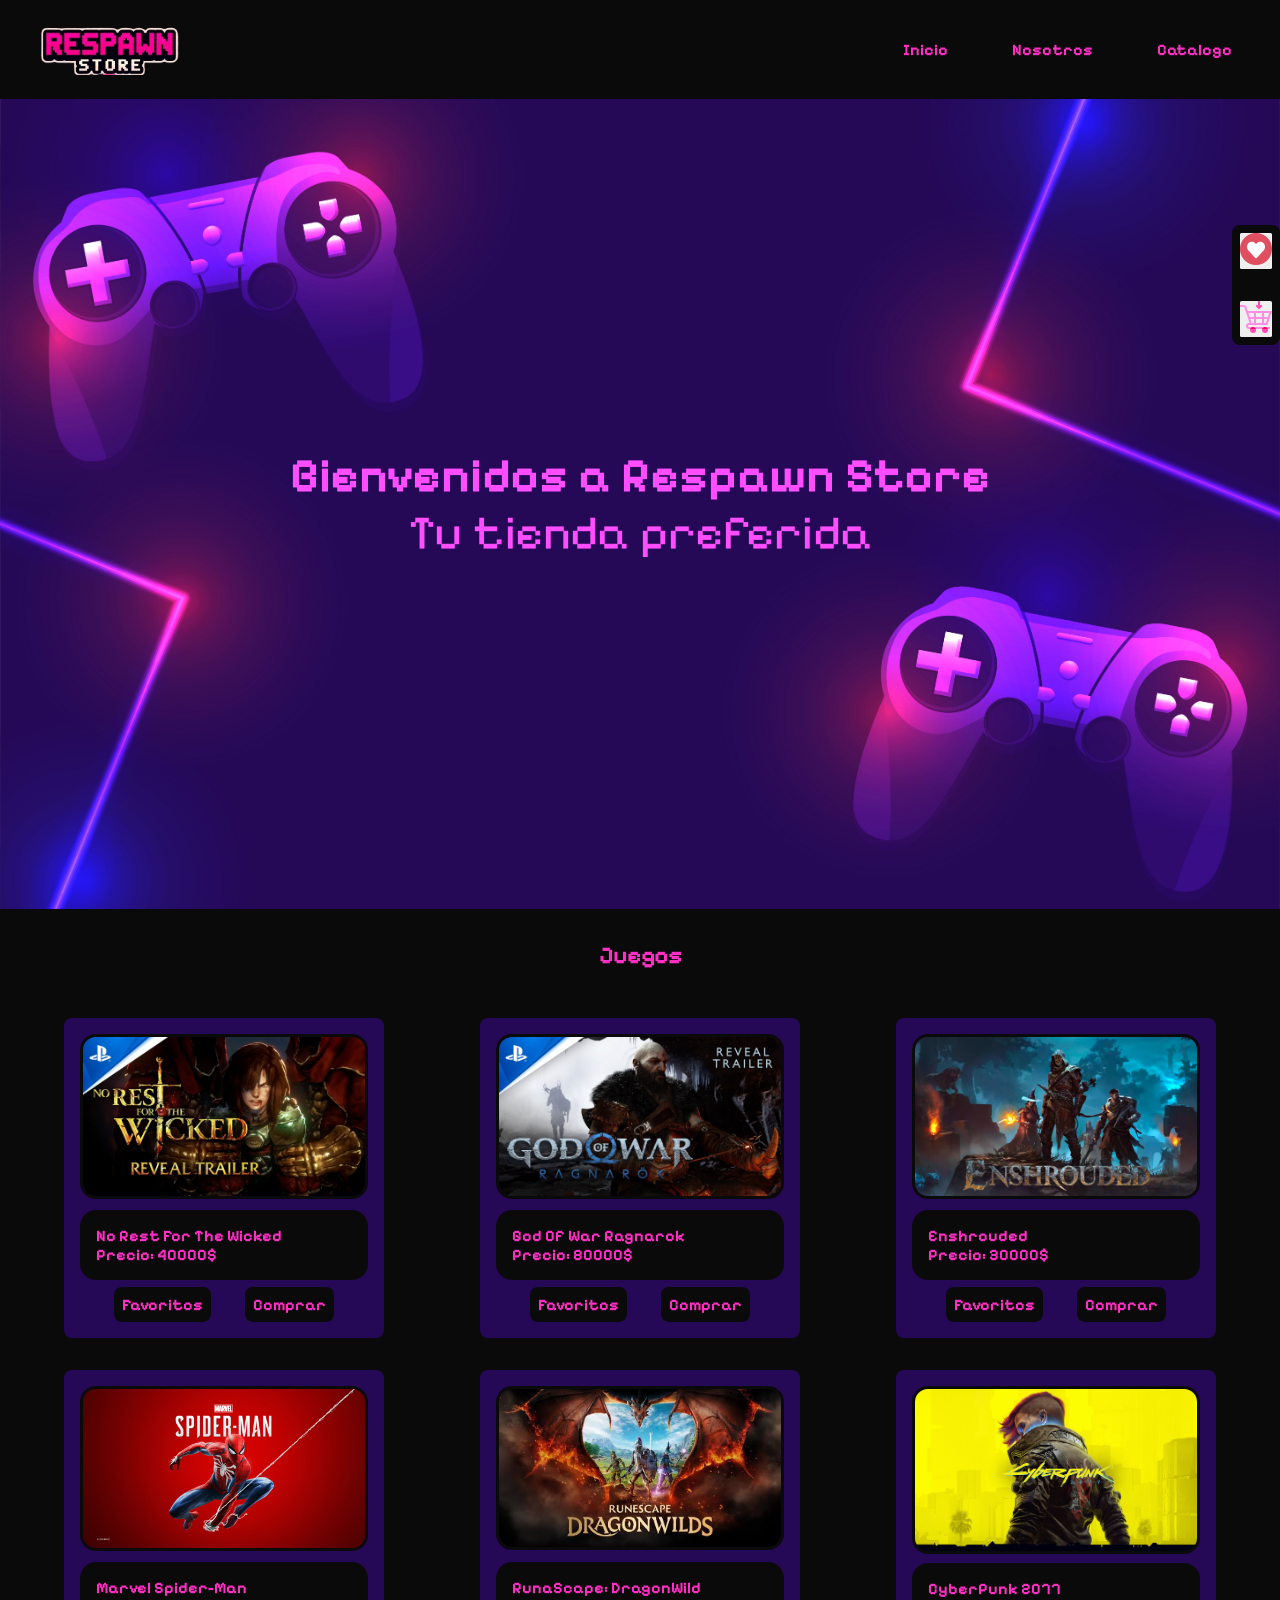
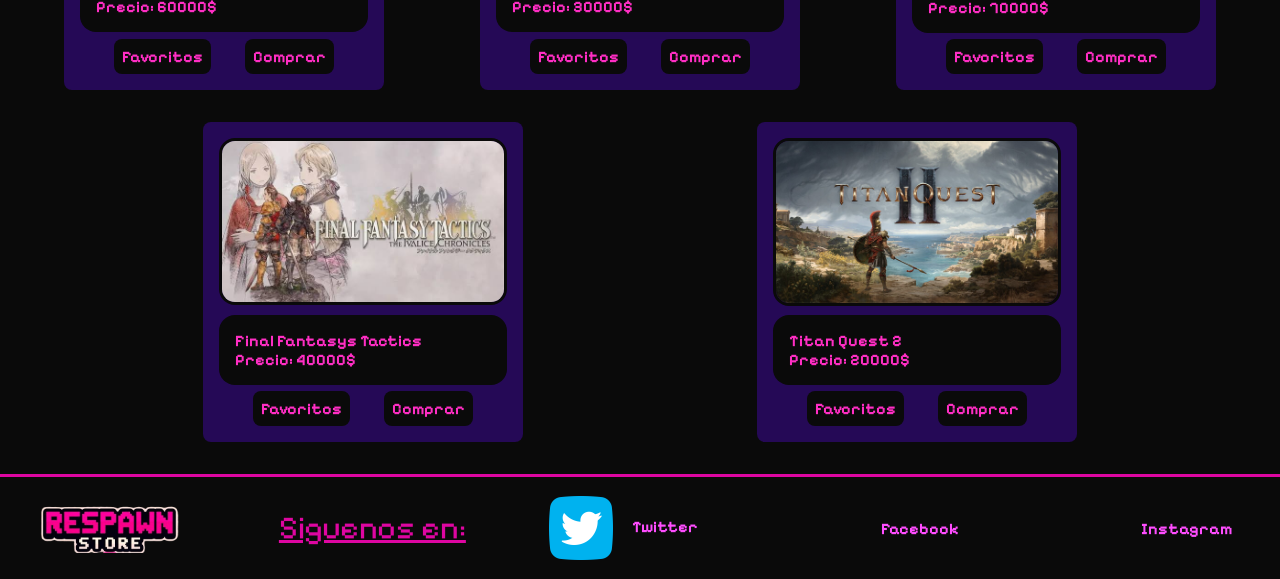
==== index.html @ fb3a14a1 "Se agrego una botonera lateral fija para usar en favorito y compras. La idea es presionar y que se d" ====
<!DOCTYPE html>
<html lang="en">
<head>
    <meta charset="UTF-8">
    <meta name="viewport" content="width=device-width, initial-scale=1.0">
    <link rel="preconnect" href="https://fonts.googleapis.com">
    <link rel="preconnect" href="https://fonts.gstatic.com" crossorigin>
    <link href="https://fonts.googleapis.com/css2?family=Pixelify+Sans:wght@400..700&display=swap" rel="stylesheet">
    <link rel="stylesheet" href="./css/estilos.css">
    <title>Respawn Store</title>
</head>
<body>
    <header>
        <section class="logo">
            <img src="./img/Titulo.png" alt="Logo">
        </section>

        <nav class="botonera">
            <a href="./index.html">Inicio</a>
            <a href="./pages/nosotros.html">Nosotros</a>
            <a href="#juegos">Catalogo</a>
        </nav>
    </header>
    <main>
        <section class="bienvenida">
            <h1>Bienvenidos a Respawn Store</h1>
            <h2>Tu tienda preferida</h2>
            <!-- <img src="/img/logo.png " alt=""> -->
        </section>

        <section class="catalogo" >
            <article class="juegos" id="juegos">
                <h2 class="tituloCatalogo">Juegos</h2> 
                <div class="imagenesCatalogo" id="contenedor-juegos">
                
                    <!-- <div class="tarjeta">
                        <a href="./pages/detalle.html">
                            <img  src="./img/juegos/tarjeta1.webp" alt="Tarjeta1">
                        </a>
                        <div class="tarjeta_detalle">
                            <p>No Rest For The Wicked</p>
                            <p>Precio: 40.000$</p>    
                        </div>

                        <div class="botones">
                            <ul>Favoritos</ul>
                            <ul>Comprar</ul>
                        </div>
                    </div>
                     -->

                </div>
            </article>

            <div class="panelFlotante">
                <button id="btnFavoritos"><img src="./img/iconos/favorito.png" alt="boton favorito"></button>
                <button id="btnCarrito"><img src="./img/iconos/carrito.png" alt="boton carrito"></button>
            </div>

        </section>
    </main>
    <footer>
        <section class="logo">
            <img src="./img/Titulo.png" alt="Logo">
        </section>

        <nav class="botonera">
            <p>Siguenos en:</p>

            <div class="redsocial">
                <img src="./img/redes sociales/twitter.png" alt="">
                <a href="#">Twitter</a>
            </div>

            <div class="redsocial">
                <img src="./img/redes sociales/facebook.png" alt="">
                <a href="#">Facebook</a>
            </div>

            <div class="redsocial">
                <img src="./img/redes sociales/instagram.png" alt="">
                <a href="#">Instagram</a>
            </div>

        </nav>
    </footer>
    <script src="js/script.js"></script>
</body>
</html>
---- css/estilos.css ----
:root{
        --negro-profundo: #0A0A0A;
        --rosa-neon: #FF2EC4;
        --rosa-oscuro: #de06a1;
        --rosa-brillante: #FF4DFF;
        --violeta-neon: #9D4EFF;
        --blanco: #ffff;
        --azul: #250956;

    }



    
    *{
        font-family: "Pixelify Sans", sans-serif;
        padding: 0;
        margin: 0;
        box-sizing: border-box;
    }


    header{
        background-color: var(--negro-profundo);
        display: flex;
        justify-content: space-between;
        align-items: center;
        padding: 1rem 2rem;
    }

    header .logo img{
        max-width: 10rem;
    }

    header .botonera{
        display: flex;
        flex-wrap: wrap;
        gap: clamp(1rem, 4vw, 2rem);
        
    }

    header .botonera a{
        color: var(--rosa-neon);
        text-decoration: none;
        font-weight: bold;
        padding: 1.5rem 1rem;
        border-radius: 0.5rem;
    }

    header .botonera a:hover{
        background-color: var(--rosa-brillante);
        color: var(--blanco) ;
        
    }

    main .bienvenida{
        height: 90vh;
        display: flex;
        flex-direction: column;
        justify-content: center;
        align-items: center;
        background-image: url(../img/fondo.jpg);
        background-size: cover;
        background-repeat: no-repeat;
        background-position: center;
        color: var(--rosa-brillante);
        font-size: clamp(1rem, 3vw, 2rem);
        text-align: center;
    }

    main .bienvenida h1{
        font-weight: bold;
    }

     main .bienvenida h2{
        font-weight: 400;
    }

    main .bienvenida img{
        width: 10%;
    }


    main .catalogo{
        background-color: var(--negro-profundo);
        min-height: 15rem;
        display: flex;
        flex-direction: column;
    }

    main .catalogo .juegos, .software{
        margin: 2rem 0;
    }

    main .tituloCatalogo{
        margin-bottom: 3rem;
        background-color: var(--negro-profundo);
        text-align: center;
        color: var(--rosa-neon);
    }
    main .imagenesCatalogo{
        margin-top: 0.5rem;
        display: flex;
        justify-content: space-evenly;
        gap: 2rem;
        flex-wrap: wrap;
    }

    main .imagenesCatalogo .tarjeta{
        background-color: var(--azul);
        padding: 1rem;
        width: 20rem;
        height: 20rem;
        display: flex;
        flex-direction: column;
        justify-content: space-between; 
        border-radius: 0.5rem;
    }

    
    
    main .imagenesCatalogo .tarjeta img{
        width: 100%;
        border: 0.2rem solid var(--negro-profundo);
        border-radius: 1rem;
        object-fit: cover;
    }
    
   
    main .imagenesCatalogo .tarjeta p{
        color: var(--rosa-neon);
        font-weight: bold;
        text-align: center;
        
        
    }

    main .imagenesCatalogo .tarjeta .tarjeta_detalle{
        background-color: var(--negro-profundo);
        padding: 1rem;
        display: flex;
        flex-direction: column;
        align-items: flex-start;
        border-radius: 1rem;
    }

    main .imagenesCatalogo .tarjeta .botones{
        display: flex;
        justify-content: space-evenly;
    }

     main .imagenesCatalogo .tarjeta .botones ul{
        background-color: var(--negro-profundo);
        padding: 0.5rem;
        color: var(--rosa-neon);
        font-weight: bold;
        border-radius: 0.5rem;
     }

     main .imagenesCatalogo .tarjeta .botones ul:hover{
        background-color: var(--blanco);
        color:var(--rosa-neon);
     }

     .panelFlotante{
        position: fixed;
        top: 25%;
        right: 0;
        display: flex;
        flex-direction: column;
        gap: 2rem;
        padding: 0.5rem;
        border-radius: 0.5rem;
        background-color: var(--negro-profundo);
     }

     .panelFlotante img{
        width: 2rem;
        height: 2rem;
     }

     .panelFlotante button{
        border: none;
        border-radius: 0.1rem;
     }
     .panelFlotante button:hover{
        background-color: #250956;
     }

    footer{
        background-color: var(--negro-profundo);
        display: flex;
        justify-content: space-between;
        align-items: center;
        padding: 1rem 2rem;
        border-top: 0.2rem solid var(--rosa-oscuro);
    }

    footer .logo img{
        max-width: 10rem;
    }

    footer .botonera{
        display: flex;
        gap: 5rem;
        align-items: center;
        
    }
    
    footer .botonera p{
        font-size: 2rem;
        color: var(--rosa-oscuro);
        text-decoration: underline;
    }

    footer .botonera img{
        width: 4rem;
        margin: 0.2rem;
    }
    footer .redsocial{
        display: flex;
    }
    footer .botonera a{
        color: var(--rosa-brillante);
        text-decoration: none;
        font-weight: bold;
        padding: 1.5rem 1rem;
        border-radius: 0.5rem;
    }

     footer .botonera a:hover{
        color: white;
        background-color: var(--rosa-brillante);
     }

     .nosotros{
        background-image: url(../img/fondo.jpg);
        background-size: cover;
        background-repeat: no-repeat;
        background-position: center;
        background-color: var(--violeta-neon);
        display: flex;
        flex-direction: column;
        justify-content: center;
        align-items:center ;
     }

     .nosotros p{

        margin: 0 2rem 2rem;
        font-size: 2rem;
        color: var(--negro-profundo);
     }

     .detalle{
        display: flex;
        background-color: var(--azul);
        justify-content: center;
        gap: 2rem;
        padding: 2rem;
        background-image: url(../img/fondo.jpg);
        background-size: cover;
        background-repeat: no-repeat;
        background-position: center;
        height: 80vh;
     }


     .detalle img{
        min-width: 50vw;
        border-radius: 1rem;
     }

     .detalle .informacion {
        display: flex;
        flex-direction: column;
        justify-content: space-evenly;
     }

     .detalle .informacion h2{
        color: var(--rosa-neon);
     }
     
     
     .detalle .informacion p{
        color: var(--negro-profundo) ;
        font-weight: 400;
     }

     .detalle .botones{
        display: flex;
        justify-content: space-around;
        background-color: var(--negro-profundo);
        padding: 0.5rem;
        color: var(--rosa-neon);
        font-weight: bold;
        border-radius: 0.5rem;

     }

     .detalle .botones a{
        text-decoration: none;
        color: var(--rosa-neon);
     }


     @media (max-width:600px) {

        header{
            flex-direction: column;
            
        }

        header .botonera{
            justify-content: center;
        }

        header .botonera a{
            font-size: 1rem;
        }

        main .bienvenida{
            height: 30vh;
        }

        footer{
            flex-direction: column;
        }

        footer .botonera{
            flex-direction: column;
            gap: 0;
        }

        footer .logo{
            margin-bottom: 2rem;
        }
     }
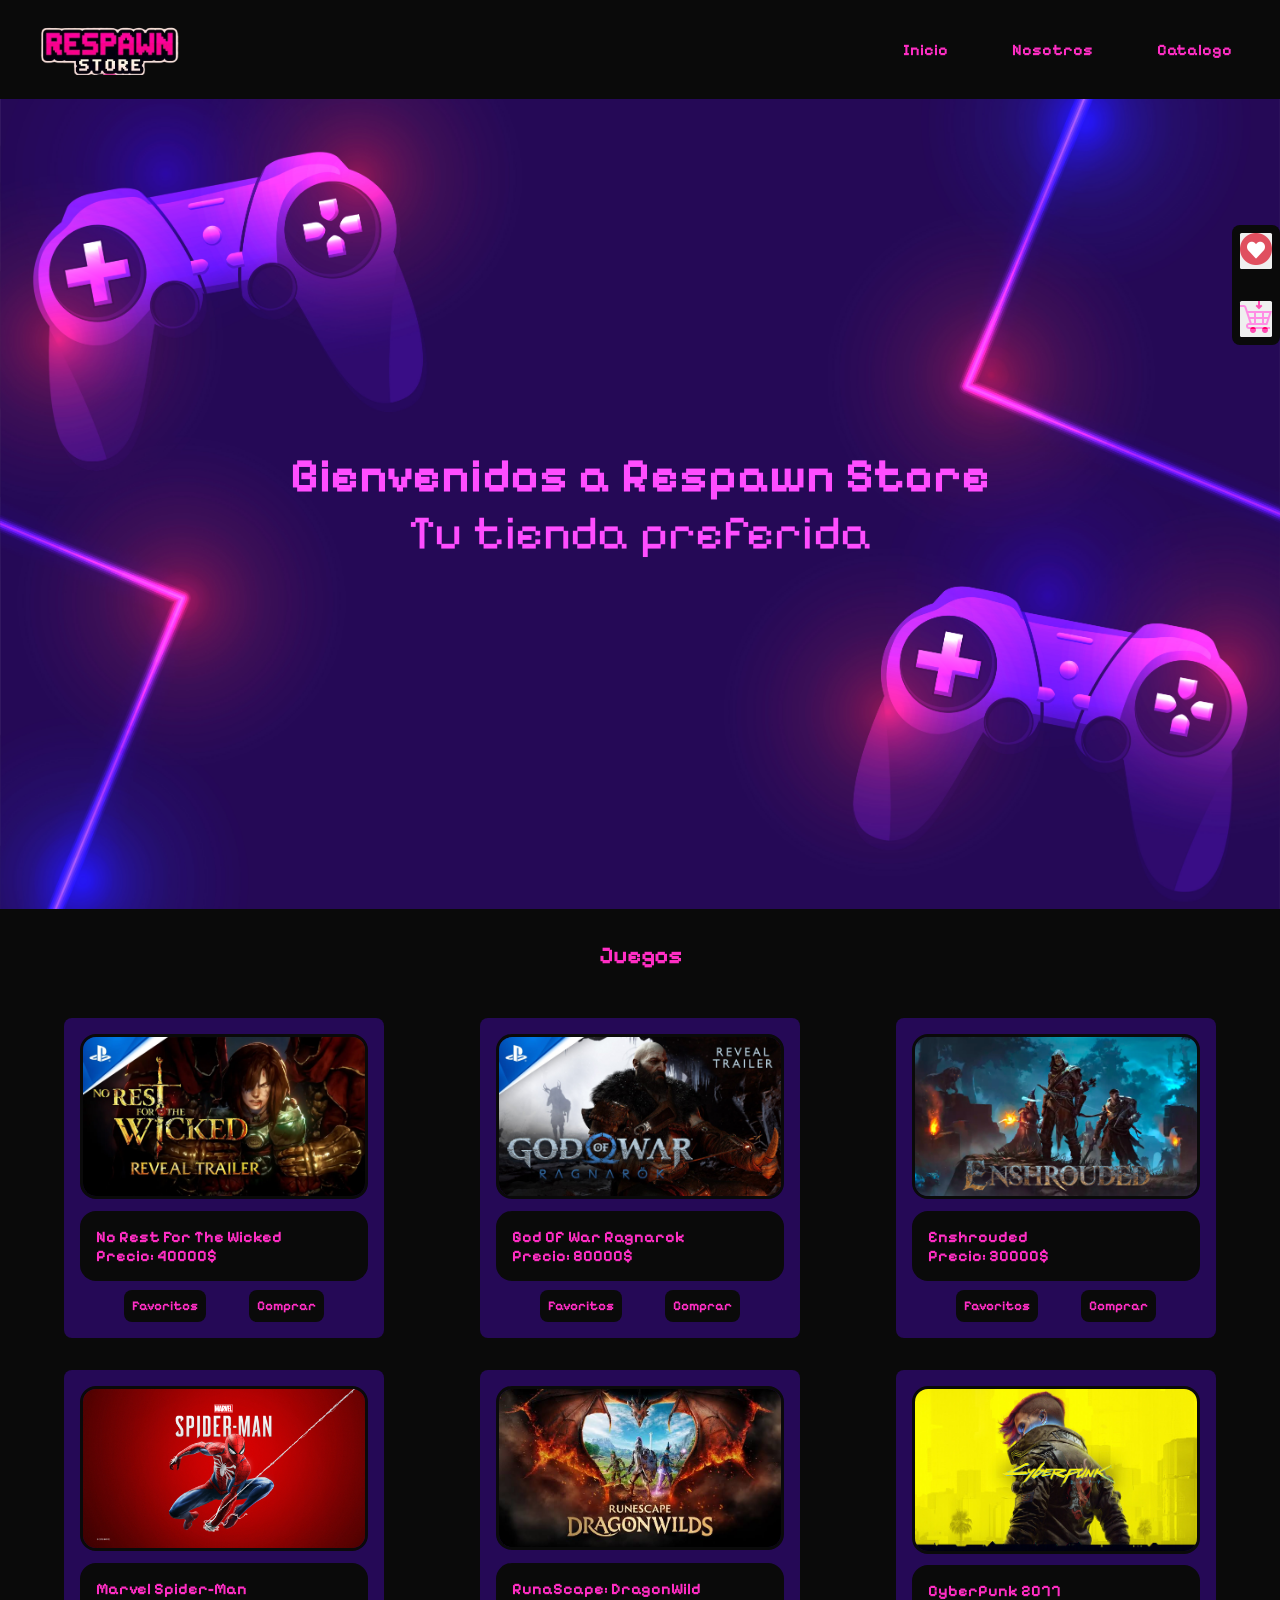
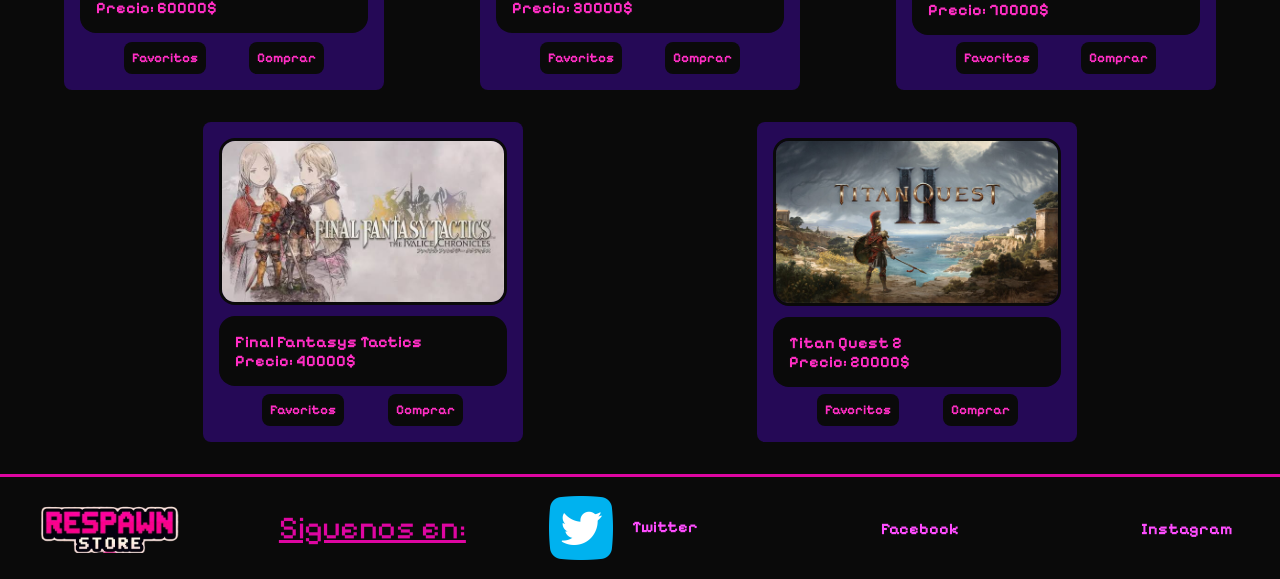
==== commit 13f963ef: "Se logro almacenar y rescatar informacion al presionar el btn favoritos. Falta darle formato y habil" ====
--- a/index.html
+++ b/index.html
@@ -31,25 +31,7 @@
         <section class="catalogo" >
             <article class="juegos" id="juegos">
                 <h2 class="tituloCatalogo">Juegos</h2> 
-                <div class="imagenesCatalogo" id="contenedor-juegos">
-                
-                    <!-- <div class="tarjeta">
-                        <a href="./pages/detalle.html">
-                            <img  src="./img/juegos/tarjeta1.webp" alt="Tarjeta1">
-                        </a>
-                        <div class="tarjeta_detalle">
-                            <p>No Rest For The Wicked</p>
-                            <p>Precio: 40.000$</p>    
-                        </div>
-
-                        <div class="botones">
-                            <ul>Favoritos</ul>
-                            <ul>Comprar</ul>
-                        </div>
-                    </div>
-                     -->
-
-                </div>
+                <div class="imagenesCatalogo" id="contenedor-juegos"></div>
             </article>
 
             <div class="panelFlotante">
@@ -59,6 +41,18 @@
 
         </section>
     </main>
+
+    <aside class="sidebar" id="sidebar">
+        
+        <div class="botoneraAside">
+            <h2 id="tituloAside"></h2>
+            <button class="cerrarAside" id="cerrarAside"> X </button>
+        </div>
+
+
+        <div id="contenidoAside"></div>
+    </aside>
+
     <footer>
         <section class="logo">
             <img src="./img/Titulo.png" alt="Logo">
--- a/css/estilos.css
+++ b/css/estilos.css
@@ -149,17 +149,19 @@
         justify-content: space-evenly;
     }
 
-     main .imagenesCatalogo .tarjeta .botones ul{
+     main .imagenesCatalogo .tarjeta .botones button{
         background-color: var(--negro-profundo);
         padding: 0.5rem;
         color: var(--rosa-neon);
         font-weight: bold;
         border-radius: 0.5rem;
-     }
-
-     main .imagenesCatalogo .tarjeta .botones ul:hover{
+        border: none;
+     }
+
+     main .imagenesCatalogo .tarjeta .botones button:hover{
         background-color: var(--blanco);
         color:var(--rosa-neon);
+        cursor: pointer;
      }
 
      .panelFlotante{
@@ -185,6 +187,37 @@
      }
      .panelFlotante button:hover{
         background-color: #250956;
+     }
+
+     .sidebar{
+        position: fixed;
+        top: 0;
+        right: -30rem;
+
+        width: 30%;
+        height: 100vh;
+
+        background-color: #0A0A0A;
+        color: white;
+
+        transition: right 0.3s ;
+     }
+
+     .sidebar.abierto{
+        right: 0;
+        transition: right 0.3s ;
+     }
+
+     .sidebar .botoneraAside{
+        display: flex;
+        justify-content: space-around;
+        align-items: center;
+        margin-top: 2rem
+     }
+
+     .sidebar .cerrarAside{
+        padding: 0.7rem;
+        ;
      }
 
     footer{
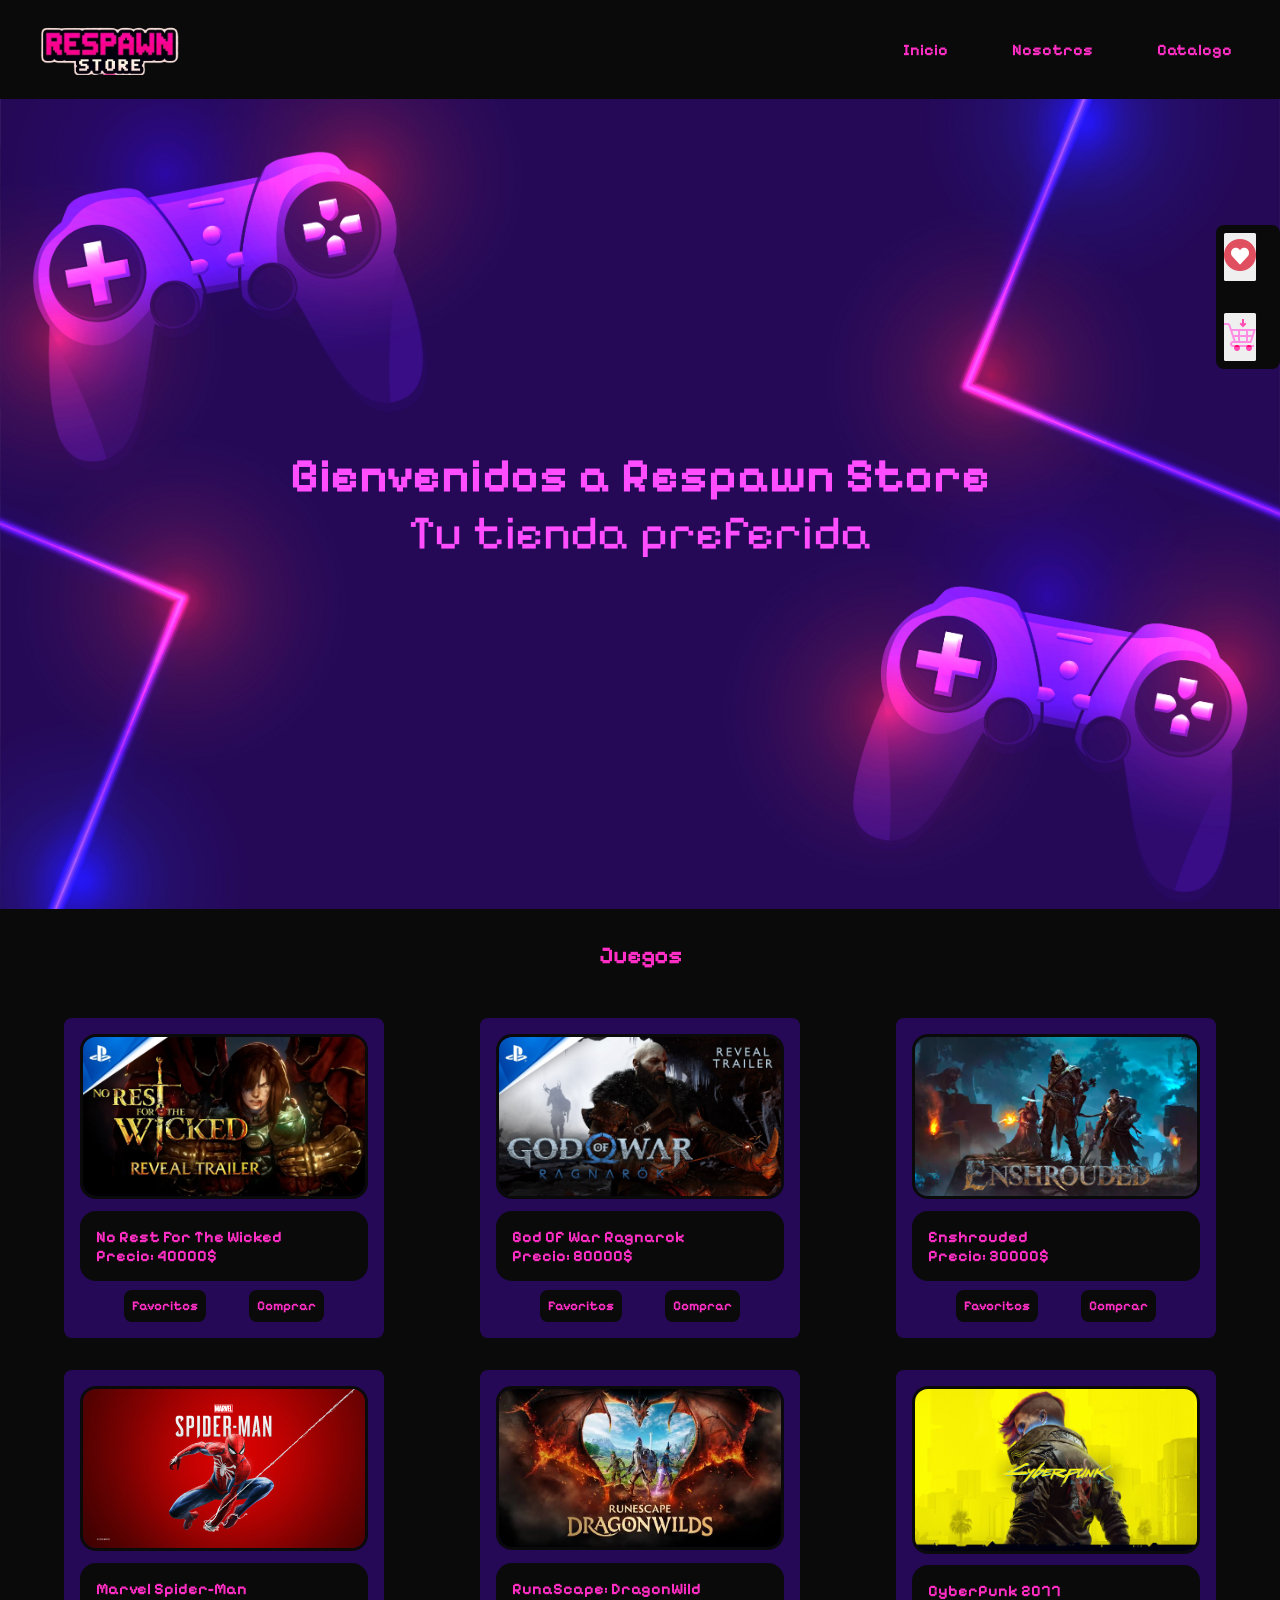
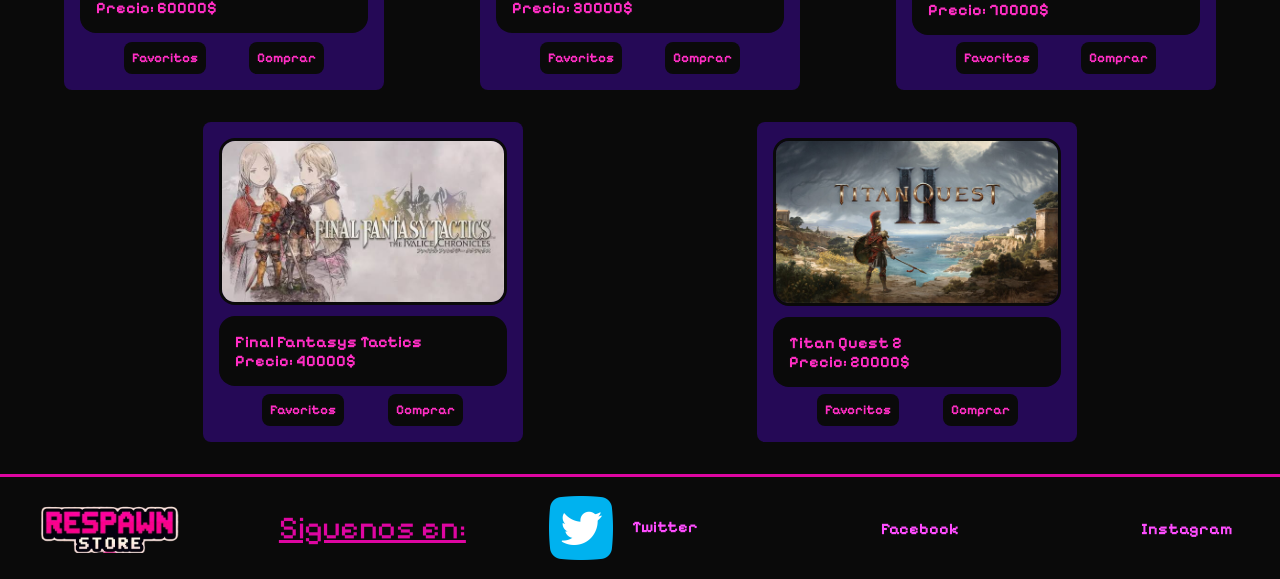
==== commit b02d0d88: "Se agrego cambios de estilo y una funcionalidad para el panel lateral" ====
--- a/index.html
+++ b/index.html
@@ -35,8 +35,14 @@
             </article>
 
             <div class="panelFlotante">
-                <button id="btnFavoritos"><img src="./img/iconos/favorito.png" alt="boton favorito"></button>
-                <button id="btnCarrito"><img src="./img/iconos/carrito.png" alt="boton carrito"></button>
+                <div class="panelFavorito">
+                    <button id="btnFavoritos"><img src="./img/iconos/favorito.png" alt="boton favorito"></button>
+                    <p>Favorito</p>
+                </div>
+                <div class="panelFavorito">
+                    <button id="btnCarrito"><img src="./img/iconos/carrito.png" alt="boton carrito"></button>
+                    <p>Compras</p>
+                </div>
             </div>
 
         </section>
@@ -52,7 +58,8 @@
 
         <div id="contenidoAside"></div>
     </aside>
-
+    <div id="toast"></div>
+    
     <footer>
         <section class="logo">
             <img src="./img/Titulo.png" alt="Logo">
--- a/css/estilos.css
+++ b/css/estilos.css
@@ -174,6 +174,12 @@
         padding: 0.5rem;
         border-radius: 0.5rem;
         background-color: var(--negro-profundo);
+        width: 4rem;
+        transition: width 0.3s ease;
+     }
+
+     .panelFlotante:hover{
+        width: 10rem;
      }
 
      .panelFlotante img{
@@ -182,19 +188,39 @@
      }
 
      .panelFlotante button{
+        width: 3rem;
+        height: 3rem;
         border: none;
         border-radius: 0.1rem;
      }
      .panelFlotante button:hover{
         background-color: #250956;
      }
+
+     .panelFavorito{
+        display: flex;
+        justify-content: space-between;
+        align-items: center;
+        color: white;
+     }
+
+     .panelFavorito p{
+        opacity: 0;
+        visibility: hidden;
+        transition: opacity 0.3s ease, visibility 0.3s ease;
+     }
+
+    .panelFlotante:hover .panelFavorito p {
+        opacity: 1;
+        visibility: visible;
+    }
 
      .sidebar{
         position: fixed;
         top: 0;
-        right: -30rem;
-
-        width: 30%;
+        right: -70rem;
+
+        width: 50%;
         height: 100vh;
 
         background-color: #0A0A0A;
@@ -215,9 +241,75 @@
         margin-top: 2rem
      }
 
-     .sidebar .cerrarAside{
+     .sidebar .cerrarAside, .btnEliminarFavorito, .btnCompraSuma, .btnCompraMenos{
         padding: 0.7rem;
+        border-color: var(--rosa-brillante);
+        background-color: var(--negro-profundo);
+        color: var(--rosa-neon);
+        font-size: 1.2rem;
         ;
+     }
+     
+     .sidebar .cerrarAside:hover, .btnEliminarFavorito:hover, .btnCompraSuma:hover, .btnCompraMenos:hover{
+        cursor: pointer;
+        background-color: var(--azul);
+        border-color: var(--blanco);
+        color: var(--blanco);
+     }
+
+     .sidebar #tituloAside{
+        color: var(--rosa-neon);
+     }
+
+     hr{
+        color: var(--rosa-neon); 
+     }
+
+     .itemFavorito{
+        margin:2rem 2rem 0rem; 
+        display: flex;
+        justify-content: space-between;
+        align-items: center;
+     }
+
+     .itemFavorito p, .itemCompra p{
+        color: var(--rosa-brillante);
+     }
+
+     .itemFavorito button{
+        padding: 0.2rem 0.5rem;
+
+     }
+
+     .btnEliminarFavorito{
+        background-color: #0A0A0A;
+     }
+
+     .itemCompra{
+        margin:2rem 2rem 0rem; 
+        display: flex;
+        justify-content: space-between;
+        align-items: center;
+     }
+
+     .itemFavorito img, .itemCompra img {
+        width: 25%;
+        border: 0.2rem solid var(--negro-profundo);
+        border-radius: 1rem;
+        object-fit: cover;
+     }
+
+
+     
+     .botoneraCompras{
+        display: flex;
+        gap: 1rem;
+        align-items: center;
+     }
+
+     .botoneraCompras button{
+        padding: 0.2rem 0.5rem;
+        
      }
 
     footer{
@@ -310,24 +402,33 @@
         justify-content: space-evenly;
      }
 
-     .detalle .informacion h2{
+     .detalle .informacion h1{
         color: var(--rosa-neon);
      }
      
      
      .detalle .informacion p{
         color: var(--negro-profundo) ;
-        font-weight: 400;
-     }
-
+        font-weight: 700;
+     }
+
+     .detalle .informacion .precioJuego{
+        color: var(--rosa-neon);
+     }
+     
      .detalle .botones{
         display: flex;
         justify-content: space-around;
-        background-color: var(--negro-profundo);
-        padding: 0.5rem;
-        color: var(--rosa-neon);
-        font-weight: bold;
-        border-radius: 0.5rem;
+     }
+     .detalle button{
+        border: none;
+        background-color: var(--negro-profundo);
+        padding: 1.5rem;
+        font-size: 1rem;
+        color: var(--rosa-neon);
+        font-weight: bold;
+        border-radius: 0.5rem;
+        cursor: pointer;
 
      }
 
@@ -335,6 +436,27 @@
         text-decoration: none;
         color: var(--rosa-neon);
      }
+
+    #toast {
+    position: fixed;
+    bottom: 20px;
+    right: 20px;
+
+    background-color: #111;
+    color: white;
+
+    padding: 15px 20px;
+    border-radius: 10px;
+
+    opacity: 0;
+    pointer-events: none;
+
+    transition: opacity 0.3s;
+    }
+
+#toast.mostrar {
+    opacity: 1;
+}
 
 
      @media (max-width:600px) {
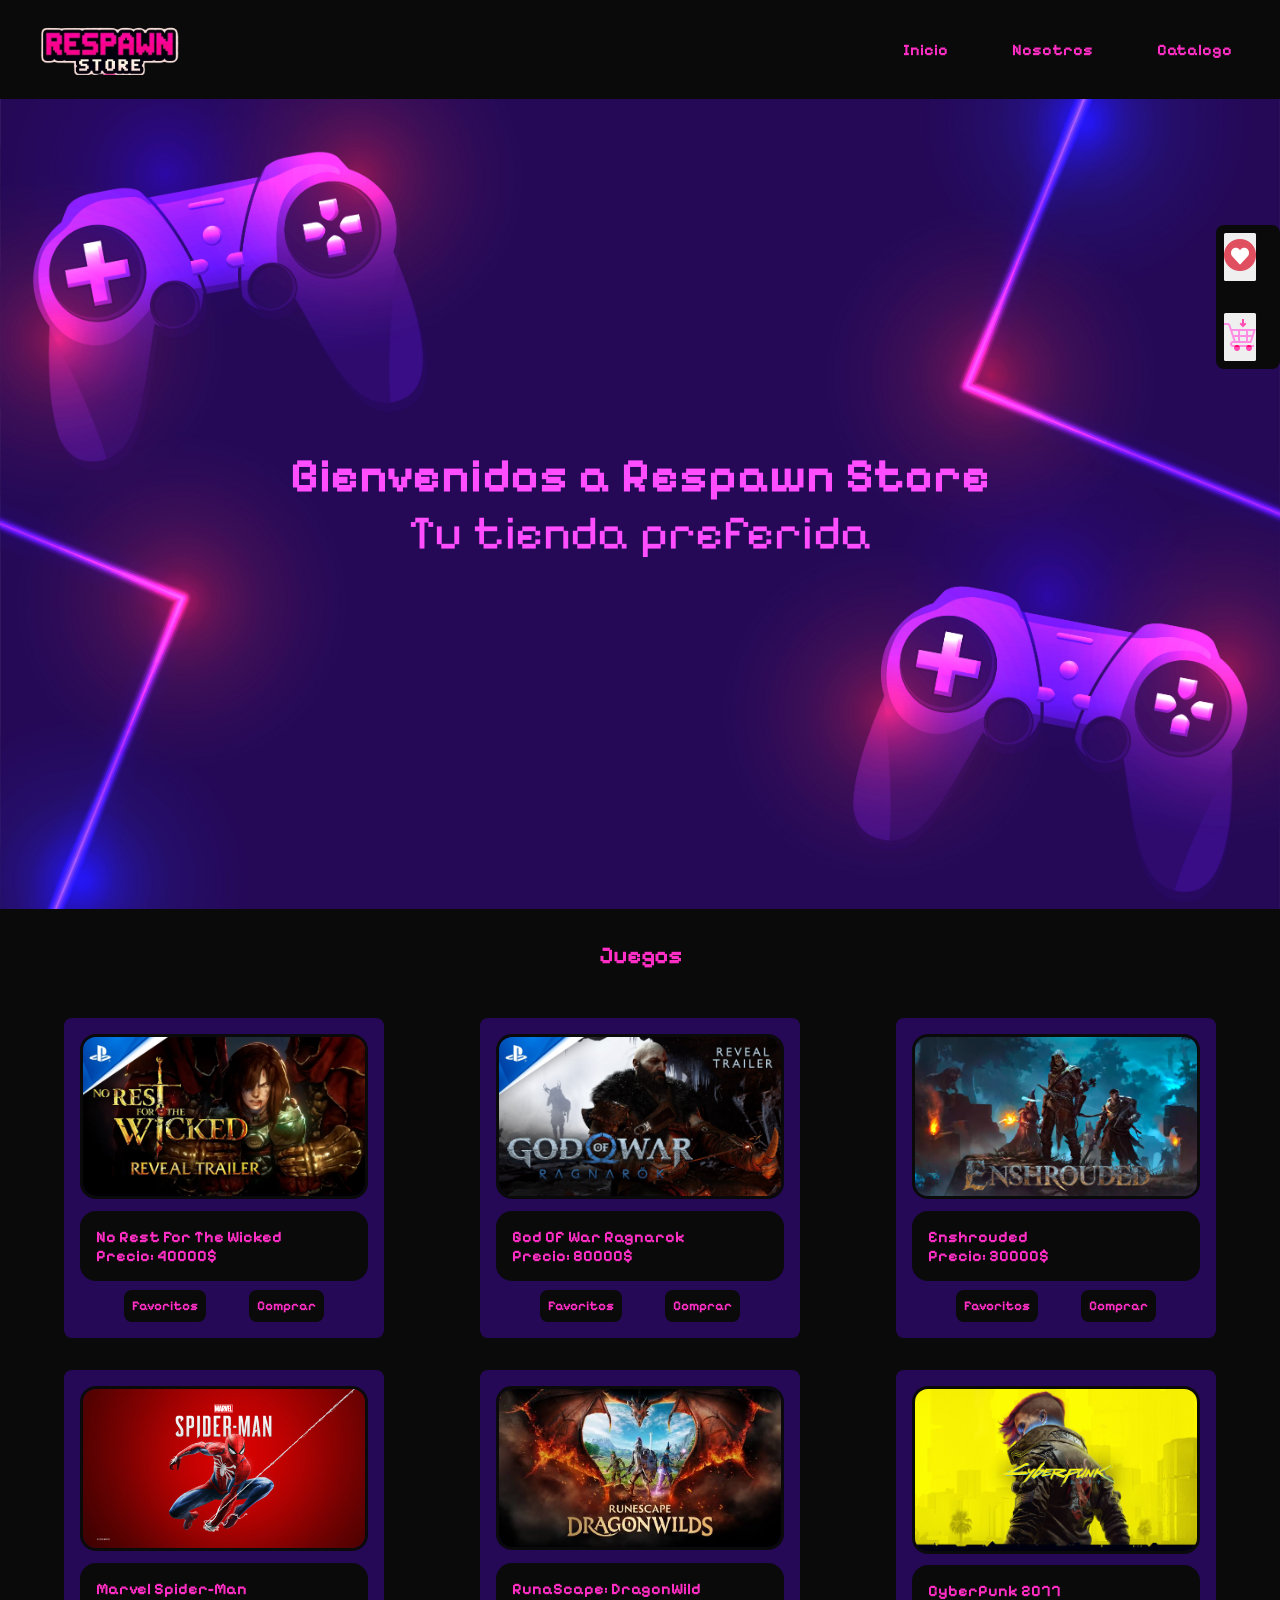
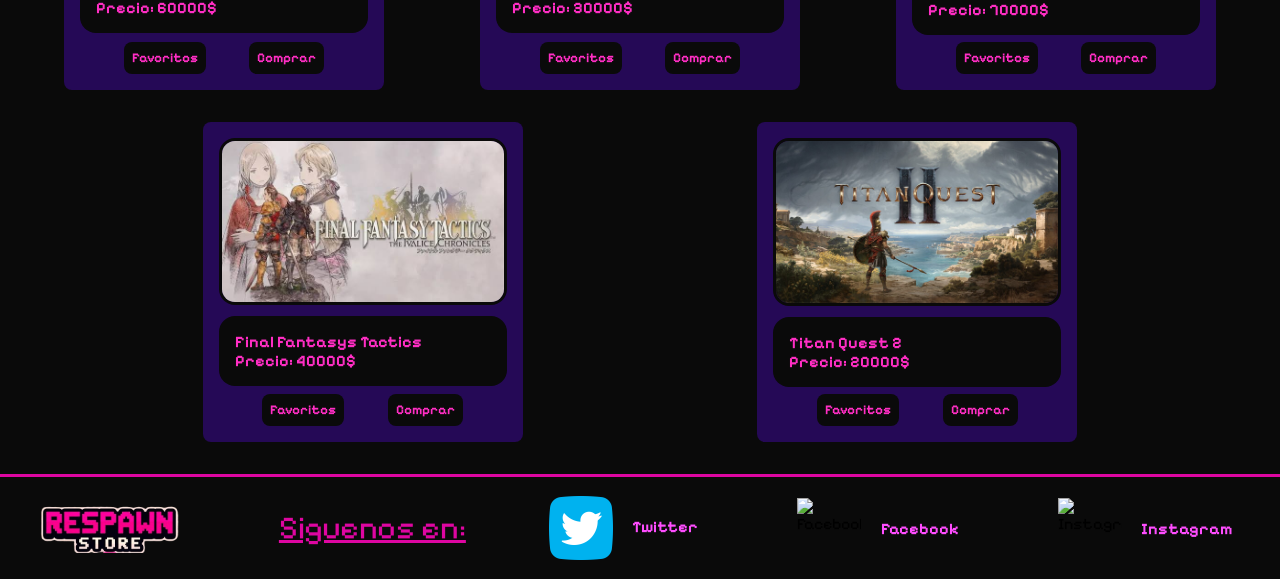
==== commit 28fd7b1b: "Se agrego los ALT a los footer, se sigue buscando imagenes sin alt. Se empieza a acomodar las rutas " ====
--- a/index.html
+++ b/index.html
@@ -6,18 +6,18 @@
     <link rel="preconnect" href="https://fonts.googleapis.com">
     <link rel="preconnect" href="https://fonts.gstatic.com" crossorigin>
     <link href="https://fonts.googleapis.com/css2?family=Pixelify+Sans:wght@400..700&display=swap" rel="stylesheet">
-    <link rel="stylesheet" href="./css/estilos.css">
+    <link rel="stylesheet" href="css/estilos.css">
     <title>Respawn Store</title>
 </head>
 <body>
     <header>
         <section class="logo">
-            <img src="./img/Titulo.png" alt="Logo">
+            <img src="img/Titulo.png" alt="Logo">
         </section>
 
         <nav class="botonera">
-            <a href="./index.html">Inicio</a>
-            <a href="./pages/nosotros.html">Nosotros</a>
+            <a href="index.html">Inicio</a>
+            <a href="pages/nosotros.html">Nosotros</a>
             <a href="#juegos">Catalogo</a>
         </nav>
     </header>
@@ -36,11 +36,11 @@
 
             <div class="panelFlotante">
                 <div class="panelFavorito">
-                    <button id="btnFavoritos"><img src="./img/iconos/favorito.png" alt="boton favorito"></button>
+                    <button id="btnFavoritos"><img src="img/iconos/favorito.png" alt="boton favorito"></button>
                     <p>Favorito</p>
                 </div>
                 <div class="panelFavorito">
-                    <button id="btnCarrito"><img src="./img/iconos/carrito.png" alt="boton carrito"></button>
+                    <button id="btnCarrito"><img src="img/iconos/carrito.png" alt="boton carrito"></button>
                     <p>Compras</p>
                 </div>
             </div>
@@ -62,24 +62,24 @@
     
     <footer>
         <section class="logo">
-            <img src="./img/Titulo.png" alt="Logo">
+            <img src="img/Titulo.png" alt="Logo">
         </section>
 
         <nav class="botonera">
             <p>Siguenos en:</p>
 
             <div class="redsocial">
-                <img src="./img/redes sociales/twitter.png" alt="">
+                <img src="img/redes sociales/twitter.png" alt="Twitter">
                 <a href="#">Twitter</a>
             </div>
 
             <div class="redsocial">
-                <img src="./img/redes sociales/facebook.png" alt="">
+                <img src="img/redes sociales/facebook.png" alt="Facebook">
                 <a href="#">Facebook</a>
             </div>
 
             <div class="redsocial">
-                <img src="./img/redes sociales/instagram.png" alt="">
+                <img src="img/redes sociales/instagram.png" alt="Instagram">
                 <a href="#">Instagram</a>
             </div>
 
--- a/css/estilos.css
+++ b/css/estilos.css
@@ -429,7 +429,12 @@
         font-weight: bold;
         border-radius: 0.5rem;
         cursor: pointer;
-
+     }
+
+     .detalle button:hover{
+      background-color: var(--blanco);
+      color:var(--rosa-neon);
+      cursor: pointer;
      }
 
      .detalle .botones a{
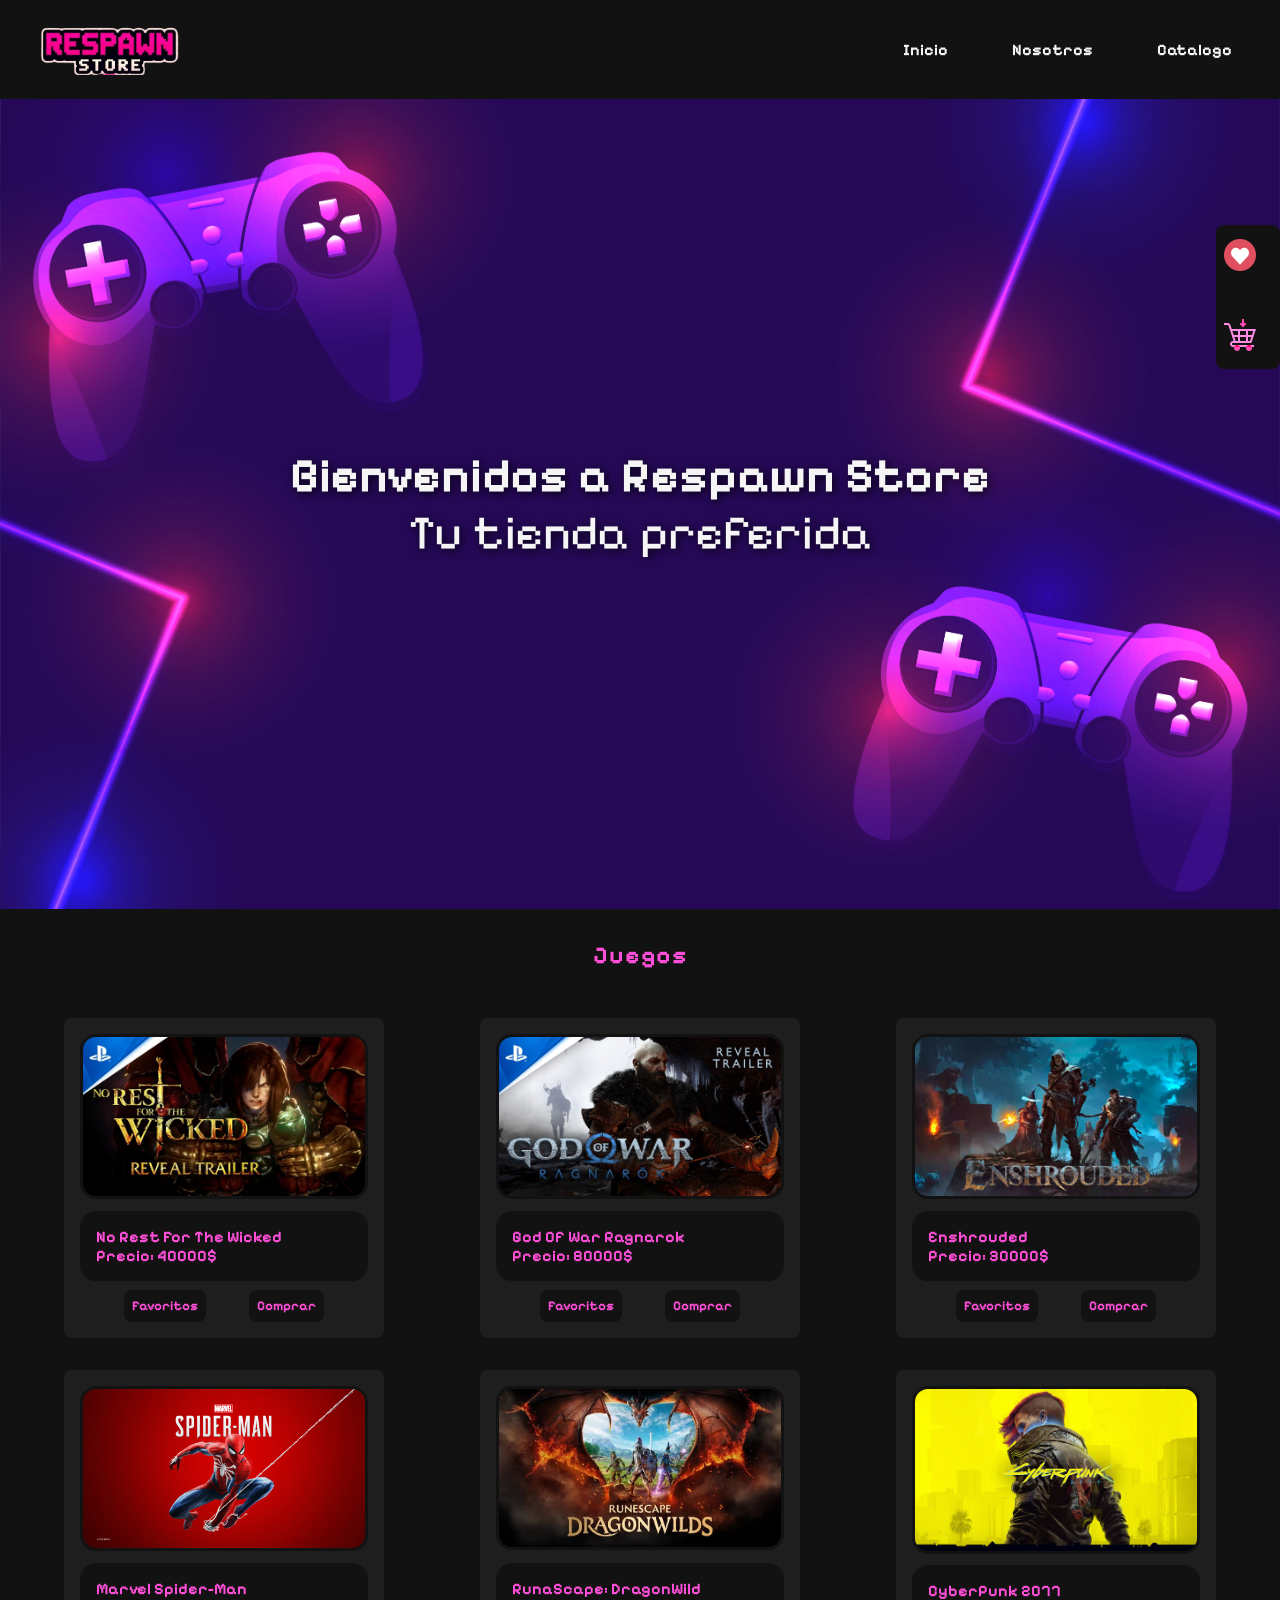
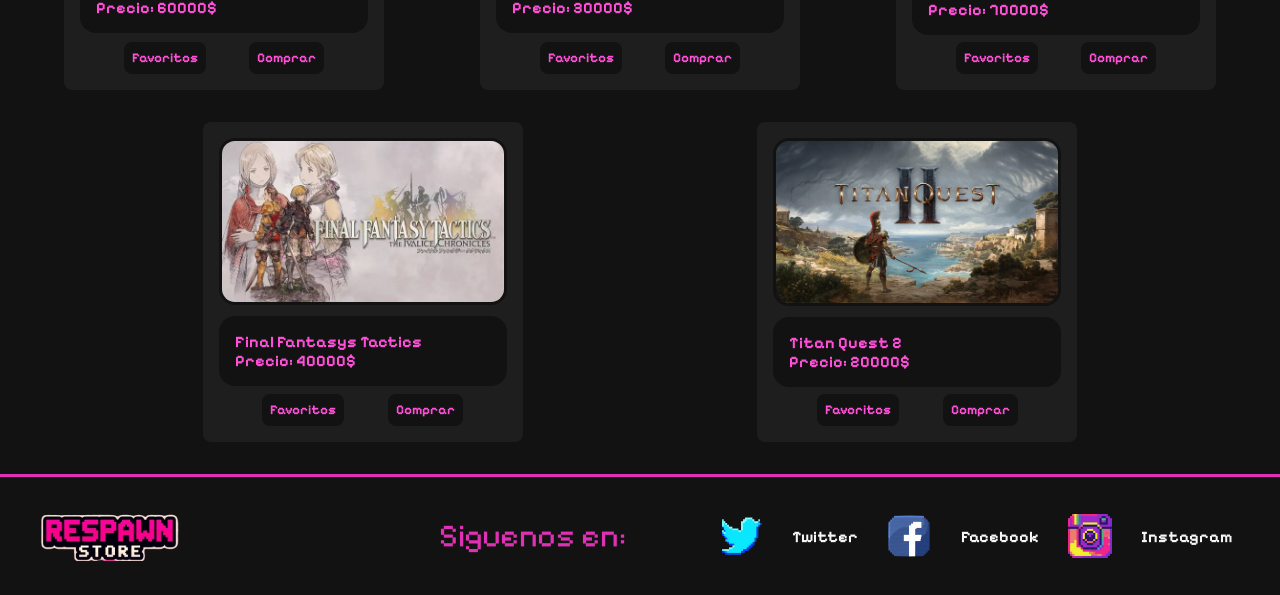
==== commit a4047380: "Se arreglo la visualizacion para moviles y tablets. Se cambio iconos del footer" ====
--- a/index.html
+++ b/index.html
@@ -67,20 +67,22 @@
 
         <nav class="botonera">
             <p>Siguenos en:</p>
+            <div class="redessociales">
 
-            <div class="redsocial">
-                <img src="img/redes sociales/twitter.png" alt="Twitter">
-                <a href="#">Twitter</a>
-            </div>
-
-            <div class="redsocial">
-                <img src="img/redes sociales/facebook.png" alt="Facebook">
-                <a href="#">Facebook</a>
-            </div>
-
-            <div class="redsocial">
-                <img src="img/redes sociales/instagram.png" alt="Instagram">
-                <a href="#">Instagram</a>
+                <div class="redsocial">
+                    <img src="img/redes sociales/twitter.png" alt="Twitter">
+                    <a href="#">Twitter</a>
+                </div>
+    
+                <div class="redsocial">
+                    <img src="img/redes sociales/facebook.png" alt="Facebook">
+                    <a href="#">Facebook</a>
+                </div>
+    
+                <div class="redsocial">
+                    <img src="img/redes sociales/instagram.png" alt="Instagram">
+                    <a href="#">Instagram</a>
+                </div>
             </div>
 
         </nav>
--- a/css/estilos.css
+++ b/css/estilos.css
@@ -1,14 +1,15 @@
-    :root{
-        --negro-profundo: #0A0A0A;
-        --rosa-neon: #FF2EC4;
-        --rosa-oscuro: #de06a1;
-        --rosa-brillante: #FF4DFF;
-        --violeta-neon: #9D4EFF;
-        --blanco: #ffff;
-        --azul: #250956;
-
-    }
-
+:root{
+    --negro-profundo: #121212;
+    --gris-oscuro: #1E1E1E;
+    --gris-medio: #2D2D2D;
+    --gris-claro: #CFCFCF;
+
+    --rosa-neon: #FF4FD8;
+    --rosa-oscuro: #E031B6;
+    --rosa-hover: #FF7AE8;
+
+    --blanco: #F5F5F5;
+}
 
 
     
@@ -40,7 +41,7 @@
     }
 
     header .botonera a{
-        color: var(--rosa-neon);
+        color: var(--blanco);
         text-decoration: none;
         font-weight: bold;
         padding: 1.5rem 1rem;
@@ -48,8 +49,8 @@
     }
 
     header .botonera a:hover{
-        background-color: var(--rosa-brillante);
-        color: var(--blanco) ;
+      background-color: var(--rosa-neon);
+      color: var(--negro-profundo);
         
     }
 
@@ -63,9 +64,10 @@
         background-size: cover;
         background-repeat: no-repeat;
         background-position: center;
-        color: var(--rosa-brillante);
+        color: var(--blanco);
         font-size: clamp(1rem, 3vw, 2rem);
         text-align: center;
+        text-shadow: 2px 2px 8px rgba(0,0,0,.8);
     }
 
     main .bienvenida h1{
@@ -97,6 +99,7 @@
         background-color: var(--negro-profundo);
         text-align: center;
         color: var(--rosa-neon);
+        letter-spacing: 2px;
     }
     main .imagenesCatalogo{
         margin-top: 0.5rem;
@@ -107,7 +110,7 @@
     }
 
     main .imagenesCatalogo .tarjeta{
-        background-color: var(--azul);
+        background-color: var(--gris-oscuro);
         padding: 1rem;
         width: 20rem;
         height: 20rem;
@@ -159,9 +162,9 @@
      }
 
      main .imagenesCatalogo .tarjeta .botones button:hover{
-        background-color: var(--blanco);
-        color:var(--rosa-neon);
-        cursor: pointer;
+      background-color: var(--rosa-neon);
+      color: var(--negro-profundo);
+      cursor: pointer;
      }
 
      .panelFlotante{
@@ -187,15 +190,17 @@
         height: 2rem;
      }
 
-     .panelFlotante button{
-        width: 3rem;
-        height: 3rem;
-        border: none;
-        border-radius: 0.1rem;
-     }
-     .panelFlotante button:hover{
-        background-color: #250956;
-     }
+.panelFlotante button{
+      width: 3rem;
+      height: 3rem;
+      border: none;
+      background-color: var(--negro-profundo);
+}
+.panelFlotante button:hover{
+   background-color: var(--blanco);
+   cursor: pointer;
+   border-radius: 2rem;
+}
 
      .panelFavorito{
         display: flex;
@@ -252,7 +257,7 @@
      
      .sidebar .cerrarAside:hover, .btnEliminarFavorito:hover, .btnCompraSuma:hover, .btnCompraMenos:hover{
         cursor: pointer;
-        background-color: var(--azul);
+        background-color: var(--gris-medio);
         border-color: var(--blanco);
         color: var(--blanco);
      }
@@ -273,7 +278,7 @@
      }
 
      .itemFavorito p, .itemCompra p{
-        color: var(--rosa-brillante);
+        color: var(--blanco);
      }
 
      .itemFavorito button{
@@ -313,13 +318,14 @@
      }
 
     footer{
-        background-color: var(--negro-profundo);
-        display: flex;
-        justify-content: space-between;
-        align-items: center;
-        padding: 1rem 2rem;
-        border-top: 0.2rem solid var(--rosa-oscuro);
-    }
+    background-color: var(--negro-profundo);
+    display: flex;
+    justify-content: space-between;
+    align-items: center;
+    padding: 1.5rem 2rem;
+    border-top: .2rem solid var(--rosa-oscuro);
+    gap: 2rem;
+}
 
     footer .logo img{
         max-width: 10rem;
@@ -327,15 +333,14 @@
 
     footer .botonera{
         display: flex;
+        flex-wrap: wrap;
+        align-items: center;
         gap: 5rem;
-        align-items: center;
-        
-    }
-    
+    }
+
     footer .botonera p{
+        color:var(--rosa-oscuro);
         font-size: 2rem;
-        color: var(--rosa-oscuro);
-        text-decoration: underline;
     }
 
     footer .botonera img{
@@ -343,10 +348,16 @@
         margin: 0.2rem;
     }
     footer .redsocial{
-        display: flex;
-    }
+    display: flex;
+    align-items: center;
+    }
+
+    footer .redessociales{
+        display: flex;
+    }
+    
     footer .botonera a{
-        color: var(--rosa-brillante);
+        color: var(--blanco);
         text-decoration: none;
         font-weight: bold;
         padding: 1.5rem 1rem;
@@ -354,8 +365,8 @@
     }
 
      footer .botonera a:hover{
-        color: white;
-        background-color: var(--rosa-brillante);
+      color: var(--negro-profundo);
+      background-color: var(--rosa-neon);
      }
 
      .nosotros{
@@ -371,15 +382,15 @@
      }
 
      .nosotros p{
-
-        margin: 0 2rem 2rem;
-        font-size: 2rem;
-        color: var(--negro-profundo);
+      margin: 0 2rem 2rem;
+      font-size: 2rem;
+      color: var(--blanco);
+      line-height: 1.8;
      }
 
      .detalle{
         display: flex;
-        background-color: var(--azul);
+        background-color: var(--gris-oscuro);
         justify-content: center;
         gap: 2rem;
         padding: 2rem;
@@ -387,7 +398,7 @@
         background-size: cover;
         background-repeat: no-repeat;
         background-position: center;
-        height: 80vh;
+        min-height: 80vh;
      }
 
 
@@ -408,12 +419,13 @@
      
      
      .detalle .informacion p{
-        color: var(--negro-profundo) ;
+        color: var(--gris-claro);
+        line-height: 1.7;
         font-weight: 700;
      }
 
      .detalle .informacion .precioJuego{
-        color: var(--rosa-neon);
+        color: var(--blanco);
      }
      
      .detalle .botones{
@@ -431,9 +443,9 @@
         cursor: pointer;
      }
 
-     .detalle button:hover{
-      background-color: var(--blanco);
-      color:var(--rosa-neon);
+   .detalle button:hover{
+      background-color: var(--rosa-neon);
+      color: var(--negro-profundo);
       cursor: pointer;
      }
 
@@ -464,7 +476,7 @@
 }
 
 
-     @media (max-width:600px) {
+     @media (max-width:768px) {
 
         header{
             flex-direction: column;
@@ -483,16 +495,70 @@
             height: 30vh;
         }
 
+        .detalle{
+            flex-direction: column;
+            height: auto;
+            padding: 2rem 1.5rem;
+            gap: 2rem;
+        }
+
+        .detalle .informacion h1{
+            text-align: center;
+            font-size: 2rem;
+        }
+
+        .detalle .informacion p{
+            text-align: justify;
+            font-size: 1rem;
+            line-height: 1.8;
+        }
+
+        .detalle .botones{
+            display: flex;
+            justify-content: center;
+            flex-wrap: wrap;
+            gap: 1rem;
+        }
+
+        .detalle img{
+            width: 100%;
+            height: auto;
+            min-width: 0;
+        }
+
+        .detalle .informacion{
+            width: 100%;
+            gap: 1rem;
+        }
+
         footer{
             flex-direction: column;
         }
 
+        footer p{
+            font-size: 2rem;
+        }
+
         footer .botonera{
             flex-direction: column;
-            gap: 0;
+            gap: 2rem;
+        }
+
+
+        footer .redessociales{
+            flex-direction: column;
+            gap: 1.5rem;
         }
 
         footer .logo{
             margin-bottom: 2rem;
         }
-     }+     }
+
+    @media (max-width:1100px){
+
+        footer .botonera{
+            gap: 1rem;
+            flex-direction: column;
+        }
+    }
